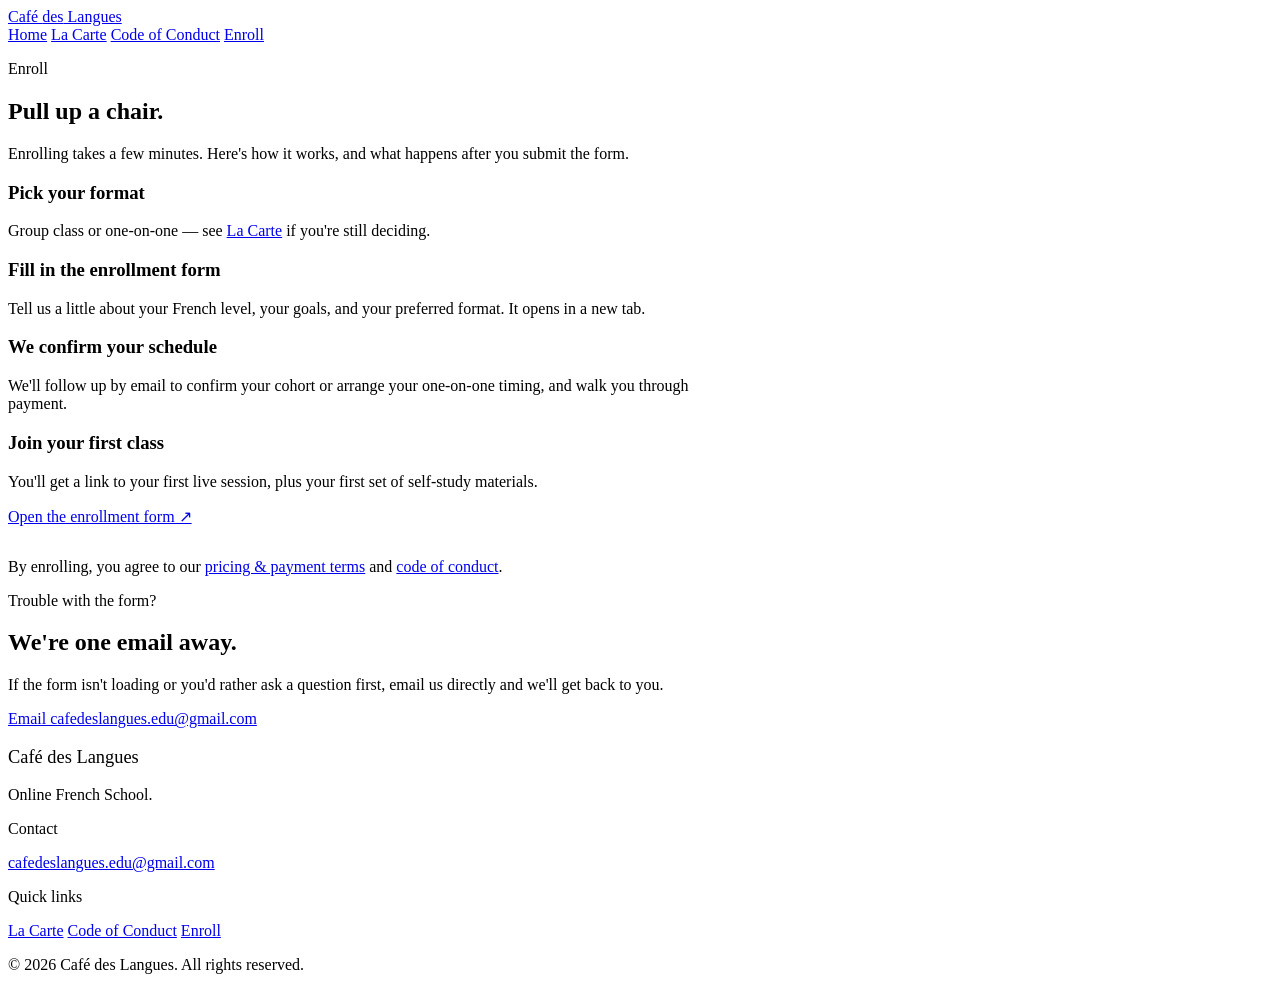
==== enroll.html @ 755d3e91 "Add files via upload" ====
<!DOCTYPE html>
<html lang="en">
<head>
<meta charset="UTF-8">
<meta name="viewport" content="width=device-width, initial-scale=1.0">
<title>Enroll | Café des Langues</title>
<meta name="description" content="Enroll at Café des Langues — pick your format, fill in the form, and get your first class scheduled.">
<link rel="preconnect" href="https://fonts.googleapis.com">
<link rel="preconnect" href="https://fonts.gstatic.com" crossorigin>
<link href="https://fonts.googleapis.com/css2?family=Fraunces:ital,opsz,wght@0,9..144,500;0,9..144,600;0,9..144,700;1,9..144,500&family=Work+Sans:wght@400;500;600&family=IBM+Plex+Mono:wght@400;500&display=swap" rel="stylesheet">
<link rel="stylesheet" href="css/style.css">
</head>
<body>

<header class="site-header">
  <div class="wrap">
    <a href="index.html" class="wordmark">Café <span>des</span> Langues</a>
    <nav class="site-nav" aria-label="Primary">
      <a href="index.html">Home</a>
      <a href="pricing.html">La Carte</a>
      <a href="code-of-conduct.html">Code of Conduct</a>
      <a href="enroll.html" class="nav-cta is-active">Enroll</a>
    </nav>
  </div>
</header>

<section class="page-hero">
  <div class="wrap">
    <p class="eyebrow">Enroll</p>
    <h1>Pull up a chair.</h1>
    <p>Enrolling takes a few minutes. Here's how it works, and what happens after you submit the form.</p>
  </div>
</section>

<section class="section">
  <div class="wrap" style="max-width:700px;">
    <div class="steps">
      <div class="step">
        <div class="step-num" aria-hidden="true"></div>
        <div>
          <h3>Pick your format</h3>
          <p>Group class or one-on-one — see <a href="pricing.html" style="text-decoration:underline;">La Carte</a> if you're still deciding.</p>
        </div>
      </div>
      <div class="step">
        <div class="step-num" aria-hidden="true"></div>
        <div>
          <h3>Fill in the enrollment form</h3>
          <p>Tell us a little about your French level, your goals, and your preferred format. It opens in a new tab.</p>
        </div>
      </div>
      <div class="step">
        <div class="step-num" aria-hidden="true"></div>
        <div>
          <h3>We confirm your schedule</h3>
          <p>We'll follow up by email to confirm your cohort or arrange your one-on-one timing, and walk you through payment.</p>
        </div>
      </div>
      <div class="step">
        <div class="step-num" aria-hidden="true"></div>
        <div>
          <h3>Join your first class</h3>
          <p>You'll get a link to your first live session, plus your first set of self-study materials.</p>
        </div>
      </div>
    </div>

    <div class="cta-row">
      <a class="btn btn-wine" href="https://bit.ly/CafedesLangues" target="_blank" rel="noopener noreferrer">Open the enrollment form ↗</a>
    </div>

    <p class="footnote" style="margin-top:32px;">By enrolling, you agree to our <a href="pricing.html" style="text-decoration:underline;">pricing &amp; payment terms</a> and <a href="code-of-conduct.html" style="text-decoration:underline;">code of conduct</a>.</p>
  </div>
</section>

<section class="section section-alt">
  <div class="wrap" style="max-width:700px;">
    <p class="eyebrow">Trouble with the form?</p>
    <h2>We're one email away.</h2>
    <p>If the form isn't loading or you'd rather ask a question first, email us directly and we'll get back to you.</p>
    <a class="btn btn-outline" href="mailto:cafedeslangues.edu@gmail.com">Email cafedeslangues.edu@gmail.com</a>
  </div>
</section>

<footer class="site-footer">
  <div class="wrap footer-grid">
    <div>
      <p class="wordmark" style="font-size:1.15rem;">Café des Langues</p>
      <p>Online French School.</p>
    </div>
    <div>
      <p class="eyebrow">Contact</p>
      <a href="mailto:cafedeslangues.edu@gmail.com">cafedeslangues.edu@gmail.com</a>
    </div>
    <div>
      <p class="eyebrow">Quick links</p>
      <a href="pricing.html">La Carte</a>
      <a href="code-of-conduct.html">Code of Conduct</a>
      <a href="enroll.html">Enroll</a>
    </div>
  </div>
  <div class="wrap">
    <p class="fineprint">© <span id="year"></span> Café des Langues. All rights reserved.</p>
  </div>
</footer>

<script>document.getElementById('year').textContent = new Date().getFullYear();</script>
</body>
</html>
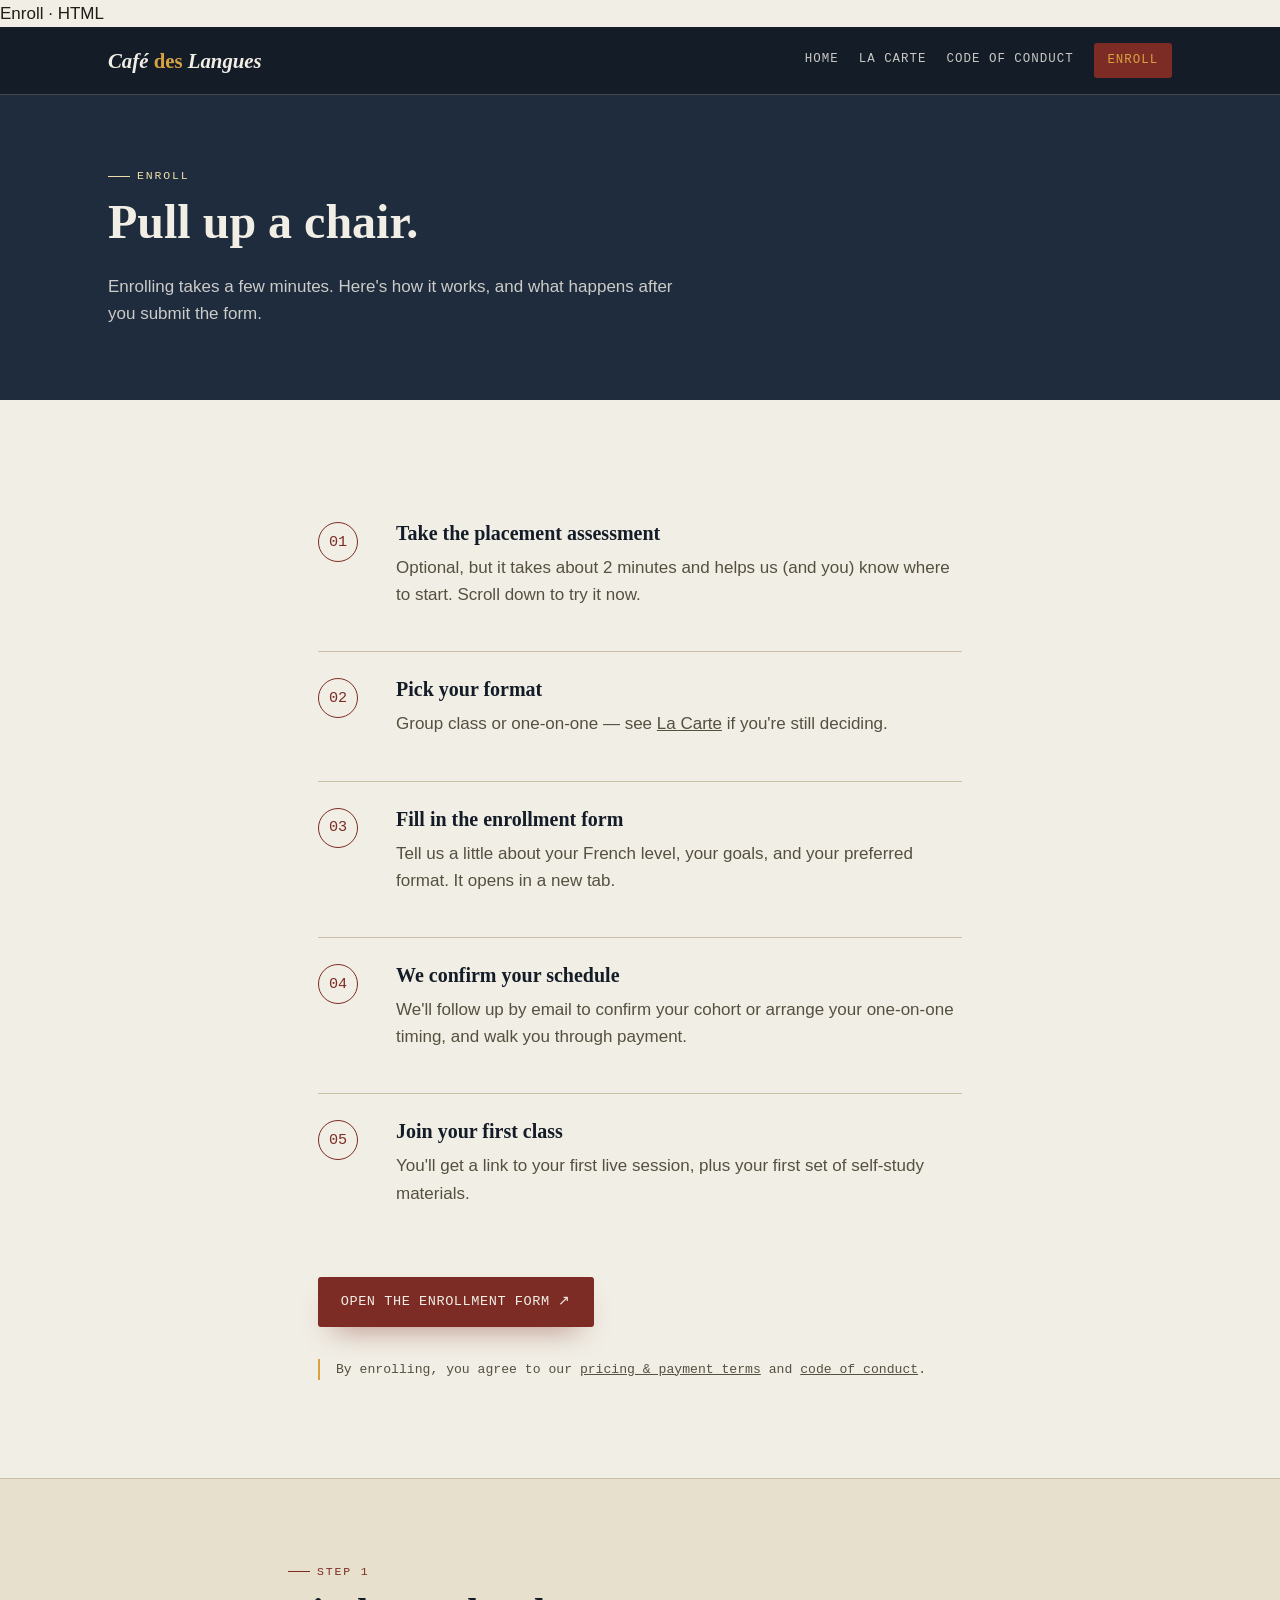
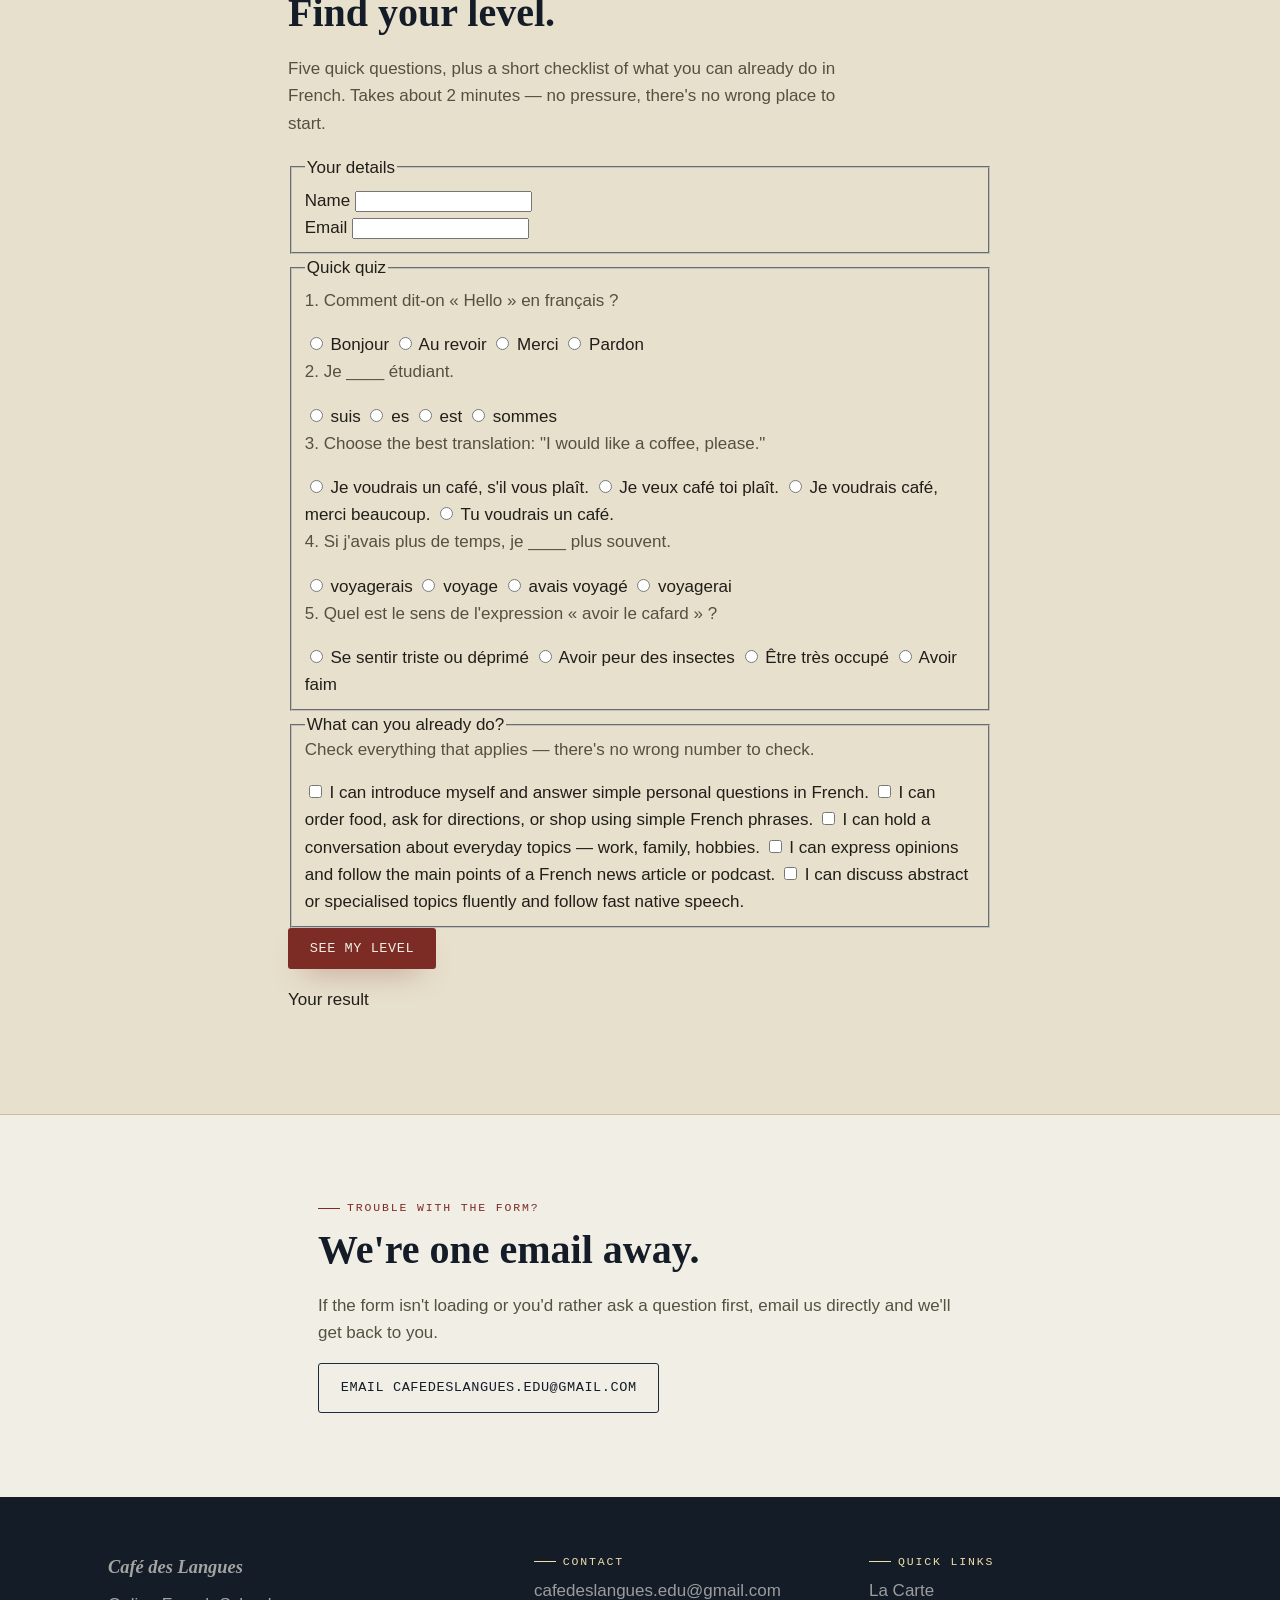
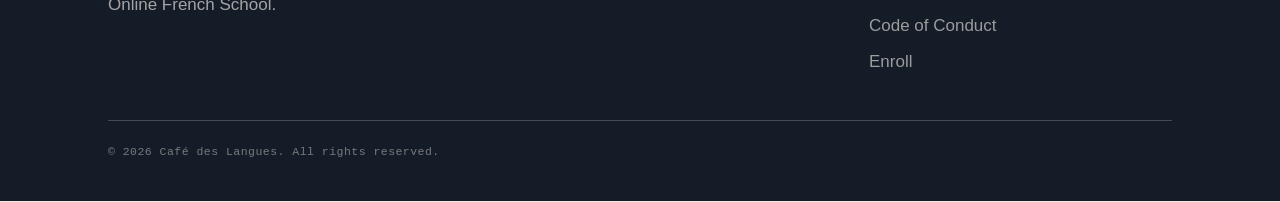
==== commit 7e3374b4: "Update enroll.html" ====
--- a/enroll.html
+++ b/enroll.html
@@ -1,3 +1,6 @@
+
+
+Enroll · HTML
 <!DOCTYPE html>
 <html lang="en">
 <head>
@@ -11,7 +14,7 @@
 <link rel="stylesheet" href="css/style.css">
 </head>
 <body>
-
+ 
 <header class="site-header">
   <div class="wrap">
     <a href="index.html" class="wordmark">Café <span>des</span> Langues</a>
@@ -23,7 +26,7 @@
     </nav>
   </div>
 </header>
-
+ 
 <section class="page-hero">
   <div class="wrap">
     <p class="eyebrow">Enroll</p>
@@ -31,13 +34,20 @@
     <p>Enrolling takes a few minutes. Here's how it works, and what happens after you submit the form.</p>
   </div>
 </section>
-
+ 
 <section class="section">
   <div class="wrap" style="max-width:700px;">
     <div class="steps">
       <div class="step">
         <div class="step-num" aria-hidden="true"></div>
         <div>
+          <h3>Take the placement assessment</h3>
+          <p>Optional, but it takes about 2 minutes and helps us (and you) know where to start. Scroll down to try it now.</p>
+        </div>
+      </div>
+      <div class="step">
+        <div class="step-num" aria-hidden="true"></div>
+        <div>
           <h3>Pick your format</h3>
           <p>Group class or one-on-one — see <a href="pricing.html" style="text-decoration:underline;">La Carte</a> if you're still deciding.</p>
         </div>
@@ -64,16 +74,119 @@
         </div>
       </div>
     </div>
-
+ 
     <div class="cta-row">
       <a class="btn btn-wine" href="https://bit.ly/CafedesLangues" target="_blank" rel="noopener noreferrer">Open the enrollment form ↗</a>
     </div>
-
+ 
     <p class="footnote" style="margin-top:32px;">By enrolling, you agree to our <a href="pricing.html" style="text-decoration:underline;">pricing &amp; payment terms</a> and <a href="code-of-conduct.html" style="text-decoration:underline;">code of conduct</a>.</p>
   </div>
 </section>
-
-<section class="section section-alt">
+ 
+<section class="section section-alt" id="placement">
+  <div class="wrap" style="max-width:760px;">
+    <p class="eyebrow">Step 1</p>
+    <h2>Find your level.</h2>
+    <p style="max-width:60ch;">Five quick questions, plus a short checklist of what you can already do in French. Takes about 2 minutes — no pressure, there's no wrong place to start.</p>
+ 
+    <form id="assessment-form" class="assess-card" novalidate>
+ 
+      <fieldset class="assess-fieldset">
+        <legend>Your details</legend>
+        <div class="assess-field">
+          <label for="assess-name">Name</label>
+          <input type="text" id="assess-name" name="name" autocomplete="name" required>
+        </div>
+        <div class="assess-field">
+          <label for="assess-email">Email</label>
+          <input type="email" id="assess-email" name="email" autocomplete="email" required>
+        </div>
+      </fieldset>
+ 
+      <div class="assess-section">
+        <fieldset class="assess-fieldset">
+          <legend>Quick quiz</legend>
+ 
+          <div class="quiz-q">
+            <p class="q-text">1. Comment dit-on « Hello » en français ?</p>
+            <div class="quiz-options">
+              <label class="quiz-option"><input type="radio" name="q1" value="bonjour"> Bonjour</label>
+              <label class="quiz-option"><input type="radio" name="q1" value="aurevoir"> Au revoir</label>
+              <label class="quiz-option"><input type="radio" name="q1" value="merci"> Merci</label>
+              <label class="quiz-option"><input type="radio" name="q1" value="pardon"> Pardon</label>
+            </div>
+          </div>
+ 
+          <div class="quiz-q">
+            <p class="q-text">2. Je ____ étudiant.</p>
+            <div class="quiz-options">
+              <label class="quiz-option"><input type="radio" name="q2" value="suis"> suis</label>
+              <label class="quiz-option"><input type="radio" name="q2" value="es"> es</label>
+              <label class="quiz-option"><input type="radio" name="q2" value="est"> est</label>
+              <label class="quiz-option"><input type="radio" name="q2" value="sommes"> sommes</label>
+            </div>
+          </div>
+ 
+          <div class="quiz-q">
+            <p class="q-text">3. Choose the best translation: "I would like a coffee, please."</p>
+            <div class="quiz-options">
+              <label class="quiz-option"><input type="radio" name="q3" value="a"> Je voudrais un café, s'il vous plaît.</label>
+              <label class="quiz-option"><input type="radio" name="q3" value="b"> Je veux café toi plaît.</label>
+              <label class="quiz-option"><input type="radio" name="q3" value="c"> Je voudrais café, merci beaucoup.</label>
+              <label class="quiz-option"><input type="radio" name="q3" value="d"> Tu voudrais un café.</label>
+            </div>
+          </div>
+ 
+          <div class="quiz-q">
+            <p class="q-text">4. Si j'avais plus de temps, je ____ plus souvent.</p>
+            <div class="quiz-options">
+              <label class="quiz-option"><input type="radio" name="q4" value="voyagerais"> voyagerais</label>
+              <label class="quiz-option"><input type="radio" name="q4" value="voyage"> voyage</label>
+              <label class="quiz-option"><input type="radio" name="q4" value="avaisvoyage"> avais voyagé</label>
+              <label class="quiz-option"><input type="radio" name="q4" value="voyagerai"> voyagerai</label>
+            </div>
+          </div>
+ 
+          <div class="quiz-q">
+            <p class="q-text">5. Quel est le sens de l'expression « avoir le cafard » ?</p>
+            <div class="quiz-options">
+              <label class="quiz-option"><input type="radio" name="q5" value="triste"> Se sentir triste ou déprimé</label>
+              <label class="quiz-option"><input type="radio" name="q5" value="peur"> Avoir peur des insectes</label>
+              <label class="quiz-option"><input type="radio" name="q5" value="occupe"> Être très occupé</label>
+              <label class="quiz-option"><input type="radio" name="q5" value="faim"> Avoir faim</label>
+            </div>
+          </div>
+        </fieldset>
+      </div>
+ 
+      <div class="assess-section">
+        <fieldset class="assess-fieldset">
+          <legend>What can you already do?</legend>
+          <p style="margin-top:-8px; margin-bottom:16px;">Check everything that applies — there's no wrong number to check.</p>
+ 
+          <label class="check-item"><input type="checkbox" name="can-do" value="intro"> I can introduce myself and answer simple personal questions in French.</label>
+          <label class="check-item"><input type="checkbox" name="can-do" value="errands"> I can order food, ask for directions, or shop using simple French phrases.</label>
+          <label class="check-item"><input type="checkbox" name="can-do" value="everyday"> I can hold a conversation about everyday topics — work, family, hobbies.</label>
+          <label class="check-item"><input type="checkbox" name="can-do" value="opinions"> I can express opinions and follow the main points of a French news article or podcast.</label>
+          <label class="check-item"><input type="checkbox" name="can-do" value="fluent"> I can discuss abstract or specialised topics fluently and follow fast native speech.</label>
+        </fieldset>
+      </div>
+ 
+      <div class="assess-submit-row">
+        <button type="submit" class="btn btn-wine" style="border:none; cursor:pointer;">See my level</button>
+        <span id="assess-status" class="assess-status"></span>
+      </div>
+    </form>
+ 
+    <div id="result-panel" class="result-panel">
+      <span class="result-badge">Your result</span>
+      <p id="result-level" class="result-level"></p>
+      <p id="result-note" class="result-note"></p>
+    </div>
+  </div>
+</section>
+ 
+<section class="section">
   <div class="wrap" style="max-width:700px;">
     <p class="eyebrow">Trouble with the form?</p>
     <h2>We're one email away.</h2>
@@ -81,7 +194,7 @@
     <a class="btn btn-outline" href="mailto:cafedeslangues.edu@gmail.com">Email cafedeslangues.edu@gmail.com</a>
   </div>
 </section>
-
+ 
 <footer class="site-footer">
   <div class="wrap footer-grid">
     <div>
@@ -103,7 +216,9 @@
     <p class="fineprint">© <span id="year"></span> Café des Langues. All rights reserved.</p>
   </div>
 </footer>
-
+ 
 <script>document.getElementById('year').textContent = new Date().getFullYear();</script>
+<script src="js/assessment.js"></script>
 </body>
 </html>
+ 
--- a/css/style.css
+++ b/css/style.css
@@ -0,0 +1,484 @@
+/* ============================================================
+   Café des Langues — design tokens
+   ============================================================ */
+:root{
+  --paper:       #F1EEE5;
+  --paper-deep:  #E7E0CD;
+  --ink:         #211E19;
+  --ink-soft:    #55503F;
+  --navy:        #1F2C3E;
+  --navy-deep:   #141C28;
+  --gold:        #D7A23F;
+  --gold-soft:   #F0DDA9;
+  --wine:        #7C2C24;
+  --wine-deep:   #5B1E19;
+  --sage:        #56684C;
+  --line:        #C9BFA4;
+  --line-dark:   rgba(241,238,229,0.22);
+
+  --font-display: "Fraunces", "Iowan Old Style", Georgia, serif;
+  --font-body:    "Work Sans", "Segoe UI", sans-serif;
+  --font-mono:    "IBM Plex Mono", "SFMono-Regular", Menlo, monospace;
+
+  --wrap: 1120px;
+  --radius: 3px;
+  --shadow: 0 22px 48px -26px rgba(20,28,40,0.45);
+}
+
+@media (prefers-reduced-motion: no-preference){
+  html{ scroll-behavior:smooth; }
+}
+
+*, *::before, *::after{ box-sizing:border-box; }
+html,body{ margin:0; padding:0; }
+
+body{
+  background:var(--paper);
+  color:var(--ink);
+  font-family:var(--font-body);
+  font-size:17px;
+  line-height:1.6;
+  -webkit-font-smoothing:antialiased;
+}
+
+img{ max-width:100%; display:block; }
+
+a{ color:inherit; text-decoration:none; }
+
+.wrap{
+  max-width:var(--wrap);
+  margin:0 auto;
+  padding:0 28px;
+}
+
+h1,h2,h3,h4{
+  font-family:var(--font-display);
+  font-weight:700;
+  line-height:1.1;
+  margin:0 0 0.5em;
+  color:var(--navy-deep);
+}
+
+h1{ font-size:clamp(2.4rem, 5vw, 4.1rem); font-weight:600; }
+h2{ font-size:clamp(1.7rem, 3.2vw, 2.5rem); }
+h3{ font-size:1.25rem; font-weight:600; }
+
+p{ margin:0 0 1em; color:var(--ink-soft); }
+
+.eyebrow{
+  font-family:var(--font-mono);
+  font-size:0.72rem;
+  letter-spacing:0.16em;
+  text-transform:uppercase;
+  color:var(--wine);
+  margin:0 0 0.9em;
+  display:inline-flex;
+  align-items:center;
+  gap:0.6em;
+}
+.eyebrow::before{
+  content:"";
+  width:22px; height:1px;
+  background:var(--wine);
+  display:inline-block;
+}
+
+.lede{ font-size:1.15rem; max-width:52ch; }
+
+:focus-visible{
+  outline:3px solid var(--gold);
+  outline-offset:3px;
+}
+
+/* ---------- buttons ---------- */
+.btn{
+  display:inline-flex;
+  align-items:center;
+  gap:0.5em;
+  font-family:var(--font-mono);
+  font-size:0.85rem;
+  letter-spacing:0.04em;
+  text-transform:uppercase;
+  padding:0.95em 1.6em;
+  border-radius:var(--radius);
+  border:1px solid transparent;
+  transition:transform .15s ease, box-shadow .15s ease, background .15s ease, color .15s ease;
+}
+.btn:hover{ transform:translateY(-2px); }
+
+.btn-wine{
+  background:var(--wine);
+  color:var(--paper);
+  box-shadow:0 14px 30px -16px rgba(124,44,36,0.75);
+}
+.btn-wine:hover{ background:var(--wine-deep); }
+
+.btn-outline{
+  border-color:var(--navy);
+  color:var(--navy-deep);
+}
+.btn-outline:hover{ background:var(--navy); color:var(--paper); }
+
+.btn-gold{
+  background:var(--gold);
+  color:var(--navy-deep);
+  box-shadow:0 14px 30px -16px rgba(215,162,63,0.8);
+}
+.btn-gold:hover{ background:#c8933a; }
+
+.cta-row{ display:flex; flex-wrap:wrap; gap:1em; margin-top:1.6em; }
+
+/* ============================================================
+   Header / nav
+   ============================================================ */
+.site-header{
+  background:var(--navy-deep);
+  color:var(--paper);
+  position:sticky; top:0; z-index:40;
+  border-bottom:1px solid var(--line-dark);
+}
+.site-header .wrap{
+  display:flex;
+  align-items:center;
+  justify-content:space-between;
+  flex-wrap:wrap;
+  gap:0.8em;
+  padding-top:16px;
+  padding-bottom:16px;
+}
+.wordmark{
+  font-family:var(--font-display);
+  font-style:italic;
+  font-weight:600;
+  font-size:1.3rem;
+  color:var(--paper);
+}
+.wordmark span{ color:var(--gold); font-style:normal; }
+
+.site-nav{
+  display:flex;
+  align-items:center;
+  flex-wrap:wrap;
+  gap:1.6em;
+  font-family:var(--font-mono);
+  font-size:0.78rem;
+  letter-spacing:0.08em;
+  text-transform:uppercase;
+}
+.site-nav a{ color:var(--paper); opacity:0.82; padding:0.3em 0; border-bottom:1px solid transparent; }
+.site-nav a:hover{ opacity:1; border-color:var(--gold); }
+.site-nav a.is-active{ opacity:1; border-color:var(--gold); color:var(--gold); }
+.site-nav a.nav-cta{
+  background:var(--wine);
+  padding:0.6em 1.1em;
+  border-radius:var(--radius);
+  opacity:1;
+  border-bottom:none;
+}
+.site-nav a.nav-cta:hover{ background:var(--wine-deep); }
+
+/* ============================================================
+   Hero
+   ============================================================ */
+.hero{
+  background:
+    radial-gradient(circle at 82% 18%, rgba(215,162,63,0.16), transparent 45%),
+    var(--navy);
+  color:var(--paper);
+  padding:96px 0 84px;
+  position:relative;
+  overflow:hidden;
+}
+.hero::after{
+  content:"";
+  position:absolute;
+  right:-90px; top:-90px;
+  width:340px; height:340px;
+  border-radius:50%;
+  border:1px solid var(--line-dark);
+}
+.hero::before{
+  content:"";
+  position:absolute;
+  right:-40px; top:-40px;
+  width:220px; height:220px;
+  border-radius:50%;
+  border:1px solid var(--line-dark);
+}
+.hero-grid{ position:relative; max-width:680px; }
+.hero .eyebrow{ color:var(--gold-soft); }
+.hero .eyebrow::before{ background:var(--gold-soft); }
+.hero h1{ color:var(--paper); }
+.hero .lede{ color:rgba(241,238,229,0.82); }
+
+/* ============================================================
+   Sections
+   ============================================================ */
+.section{ padding:84px 0; border-bottom:1px solid var(--line); }
+.section:last-of-type{ border-bottom:none; }
+.section-alt{ background:var(--paper-deep); }
+.section-dark{ background:var(--navy); color:var(--paper); border-bottom:none; }
+.section-dark h2, .section-dark h3{ color:var(--paper); }
+.section-dark p{ color:rgba(241,238,229,0.78); }
+.section-dark .eyebrow{ color:var(--gold-soft); }
+.section-dark .eyebrow::before{ background:var(--gold-soft); }
+
+.about-grid{
+  display:grid;
+  grid-template-columns:1.1fr 0.9fr;
+  gap:56px;
+  align-items:start;
+}
+@media (max-width:840px){ .about-grid{ grid-template-columns:1fr; } }
+
+.format-card{
+  background:var(--paper);
+  border:1px solid var(--line);
+  border-radius:var(--radius);
+  padding:32px;
+  box-shadow:var(--shadow);
+}
+.menu-list{ margin:0; }
+.menu-item{ padding:18px 0; border-bottom:1px dashed var(--line); }
+.menu-item:last-child{ border-bottom:none; }
+.menu-item dt{
+  font-family:var(--font-display);
+  font-weight:600;
+  font-size:1.15rem;
+  color:var(--navy-deep);
+  display:flex;
+  align-items:baseline;
+  gap:0.6em;
+  flex-wrap:wrap;
+}
+.menu-item .tag{
+  font-family:var(--font-mono);
+  font-size:0.68rem;
+  letter-spacing:0.08em;
+  text-transform:uppercase;
+  color:var(--wine);
+  background:var(--gold-soft);
+  padding:0.2em 0.55em;
+  border-radius:2px;
+}
+.menu-item dd{ margin:0.4em 0 0; color:var(--ink-soft); }
+
+/* three-column feature strip */
+.trio{
+  display:grid;
+  grid-template-columns:repeat(3,1fr);
+  gap:36px;
+}
+@media (max-width:760px){ .trio{ grid-template-columns:1fr; } }
+.trio-item{
+  border-top:2px solid var(--gold);
+  padding-top:18px;
+}
+.trio-item h3{ margin-bottom:0.4em; }
+
+/* schedule snapshot */
+.schedule-card{
+  display:grid;
+  grid-template-columns:repeat(2,1fr);
+  gap:0;
+  border:1px solid var(--line-dark);
+  border-radius:var(--radius);
+  overflow:hidden;
+  margin-top:28px;
+}
+@media (max-width:700px){ .schedule-card{ grid-template-columns:1fr; } }
+.schedule-cell{ padding:26px 30px; }
+.schedule-cell + .schedule-cell{ border-left:1px solid var(--line-dark); }
+@media (max-width:700px){ .schedule-cell + .schedule-cell{ border-left:none; border-top:1px solid var(--line-dark); } }
+.schedule-cell .eyebrow{ color:var(--gold-soft); }
+.schedule-cell .eyebrow::before{ background:var(--gold-soft); }
+.schedule-time{ font-family:var(--font-mono); font-size:1.05rem; color:var(--paper); }
+
+/* ============================================================
+   La Carte / pricing
+   ============================================================ */
+.carte-card{
+  background:var(--paper);
+  border:1px solid var(--line);
+  border-radius:var(--radius);
+  box-shadow:var(--shadow);
+  padding:44px;
+  position:relative;
+}
+.carte-ring{
+  position:absolute;
+  width:170px; height:170px;
+  border:1px solid var(--line);
+  border-radius:50%;
+  right:-40px; bottom:-50px;
+  opacity:0.55;
+}
+.carte-row{
+  display:flex;
+  justify-content:space-between;
+  align-items:baseline;
+  gap:20px;
+  padding:26px 0;
+  border-bottom:1px dashed var(--line);
+}
+.carte-row:last-child{ border-bottom:none; }
+.carte-name{ font-family:var(--font-display); font-weight:600; font-size:1.35rem; color:var(--navy-deep); }
+.carte-name small{
+  display:block;
+  font-family:var(--font-mono);
+  font-size:0.7rem;
+  letter-spacing:0.1em;
+  text-transform:uppercase;
+  color:var(--wine);
+  font-weight:500;
+  margin-top:0.35em;
+}
+.carte-price{
+  font-family:var(--font-mono);
+  font-size:1.35rem;
+  color:var(--wine);
+  white-space:nowrap;
+}
+.carte-price small{ font-size:0.6rem; color:var(--ink-soft); display:block; text-align:right; letter-spacing:0.05em; }
+.carte-note{ font-size:0.92rem; color:var(--ink-soft); margin-top:8px; max-width:56ch; }
+
+.footnote{
+  font-family:var(--font-mono);
+  font-size:0.82rem;
+  color:var(--ink-soft);
+  border-left:2px solid var(--gold);
+  padding-left:16px;
+  margin:0 0 14px;
+}
+
+/* ============================================================
+   Code of conduct
+   ============================================================ */
+.conduct-grid{
+  display:grid;
+  grid-template-columns:1fr 1fr;
+  gap:28px;
+}
+@media (max-width:760px){ .conduct-grid{ grid-template-columns:1fr; } }
+.conduct-card{
+  border-radius:var(--radius);
+  padding:32px;
+}
+.conduct-card.do{ background:rgba(86,104,76,0.09); border:1px solid rgba(86,104,76,0.35); }
+.conduct-card.dont{ background:rgba(124,44,36,0.07); border:1px solid rgba(124,44,36,0.3); }
+.conduct-card h3{ display:flex; align-items:center; gap:0.5em; }
+.conduct-card ul{ margin:0; padding-left:1.1em; }
+.conduct-card li{ margin-bottom:0.65em; color:var(--ink-soft); }
+.mark-do{ color:var(--sage); }
+.mark-dont{ color:var(--wine); }
+
+/* ============================================================
+   FAQ
+   ============================================================ */
+.faq-item{
+  border-bottom:1px solid var(--line);
+  padding:20px 0;
+}
+.faq-item summary{
+  cursor:pointer;
+  font-family:var(--font-display);
+  font-weight:600;
+  font-size:1.08rem;
+  color:var(--navy-deep);
+  list-style:none;
+  display:flex;
+  justify-content:space-between;
+  align-items:center;
+  gap:16px;
+}
+.faq-item summary::-webkit-details-marker{ display:none; }
+.faq-item summary::after{
+  content:"+";
+  font-family:var(--font-mono);
+  font-size:1.3rem;
+  color:var(--wine);
+  flex-shrink:0;
+}
+.faq-item[open] summary::after{ content:"–"; }
+.faq-item p{ margin-top:0.8em; }
+
+/* ============================================================
+   Steps (enroll)
+   ============================================================ */
+.steps{ counter-reset:step; margin-top:12px; }
+.step{
+  display:grid;
+  grid-template-columns:56px 1fr;
+  gap:22px;
+  padding:26px 0;
+  border-bottom:1px solid var(--line);
+}
+.step:last-child{ border-bottom:none; }
+.step-num{
+  counter-increment:step;
+  font-family:var(--font-mono);
+  font-size:0.95rem;
+  color:var(--wine);
+  border:1px solid var(--wine);
+  width:40px; height:40px;
+  border-radius:50%;
+  display:flex; align-items:center; justify-content:center;
+}
+.step-num::before{ content:counter(step, decimal-leading-zero); }
+
+/* ============================================================
+   CTA band
+   ============================================================ */
+.cta-band{
+  background:var(--wine);
+  color:var(--paper);
+  padding:64px 0;
+  text-align:center;
+}
+.cta-band h2{ color:var(--paper); }
+.cta-band p{ color:rgba(241,238,229,0.85); max-width:56ch; margin-left:auto; margin-right:auto; }
+.cta-band .cta-row{ justify-content:center; }
+.cta-band .btn-outline{ border-color:var(--paper); color:var(--paper); }
+.cta-band .btn-outline:hover{ background:var(--paper); color:var(--wine-deep); }
+
+/* ============================================================
+   Footer
+   ============================================================ */
+.site-footer{
+  background:var(--navy-deep);
+  color:rgba(241,238,229,0.75);
+  padding:56px 0 28px;
+}
+.footer-grid{
+  display:grid;
+  grid-template-columns:1.3fr 1fr 1fr;
+  gap:32px;
+  margin-bottom:36px;
+}
+@media (max-width:700px){ .footer-grid{ grid-template-columns:1fr; } }
+.footer-grid a{ display:block; margin-bottom:0.5em; opacity:0.82; }
+.footer-grid a:hover{ opacity:1; color:var(--gold-soft); }
+.footer-grid p{ color:rgba(241,238,229,0.65); margin-bottom:0.5em; }
+.footer-grid .eyebrow{ color:var(--gold-soft); }
+.footer-grid .eyebrow::before{ background:var(--gold-soft); }
+.fineprint{
+  font-family:var(--font-mono);
+  font-size:0.72rem;
+  letter-spacing:0.04em;
+  color:rgba(241,238,229,0.45);
+  border-top:1px solid var(--line-dark);
+  padding-top:22px;
+}
+
+/* ============================================================
+   Page intro (used on pricing / code-of-conduct / enroll)
+   ============================================================ */
+.page-hero{
+  background:var(--navy);
+  color:var(--paper);
+  padding:72px 0 56px;
+}
+.page-hero h1{ color:var(--paper); font-size:clamp(2rem, 4vw, 3rem); }
+.page-hero .eyebrow{ color:var(--gold-soft); }
+.page-hero .eyebrow::before{ background:var(--gold-soft); }
+.page-hero p{ color:rgba(241,238,229,0.82); max-width:60ch; }
